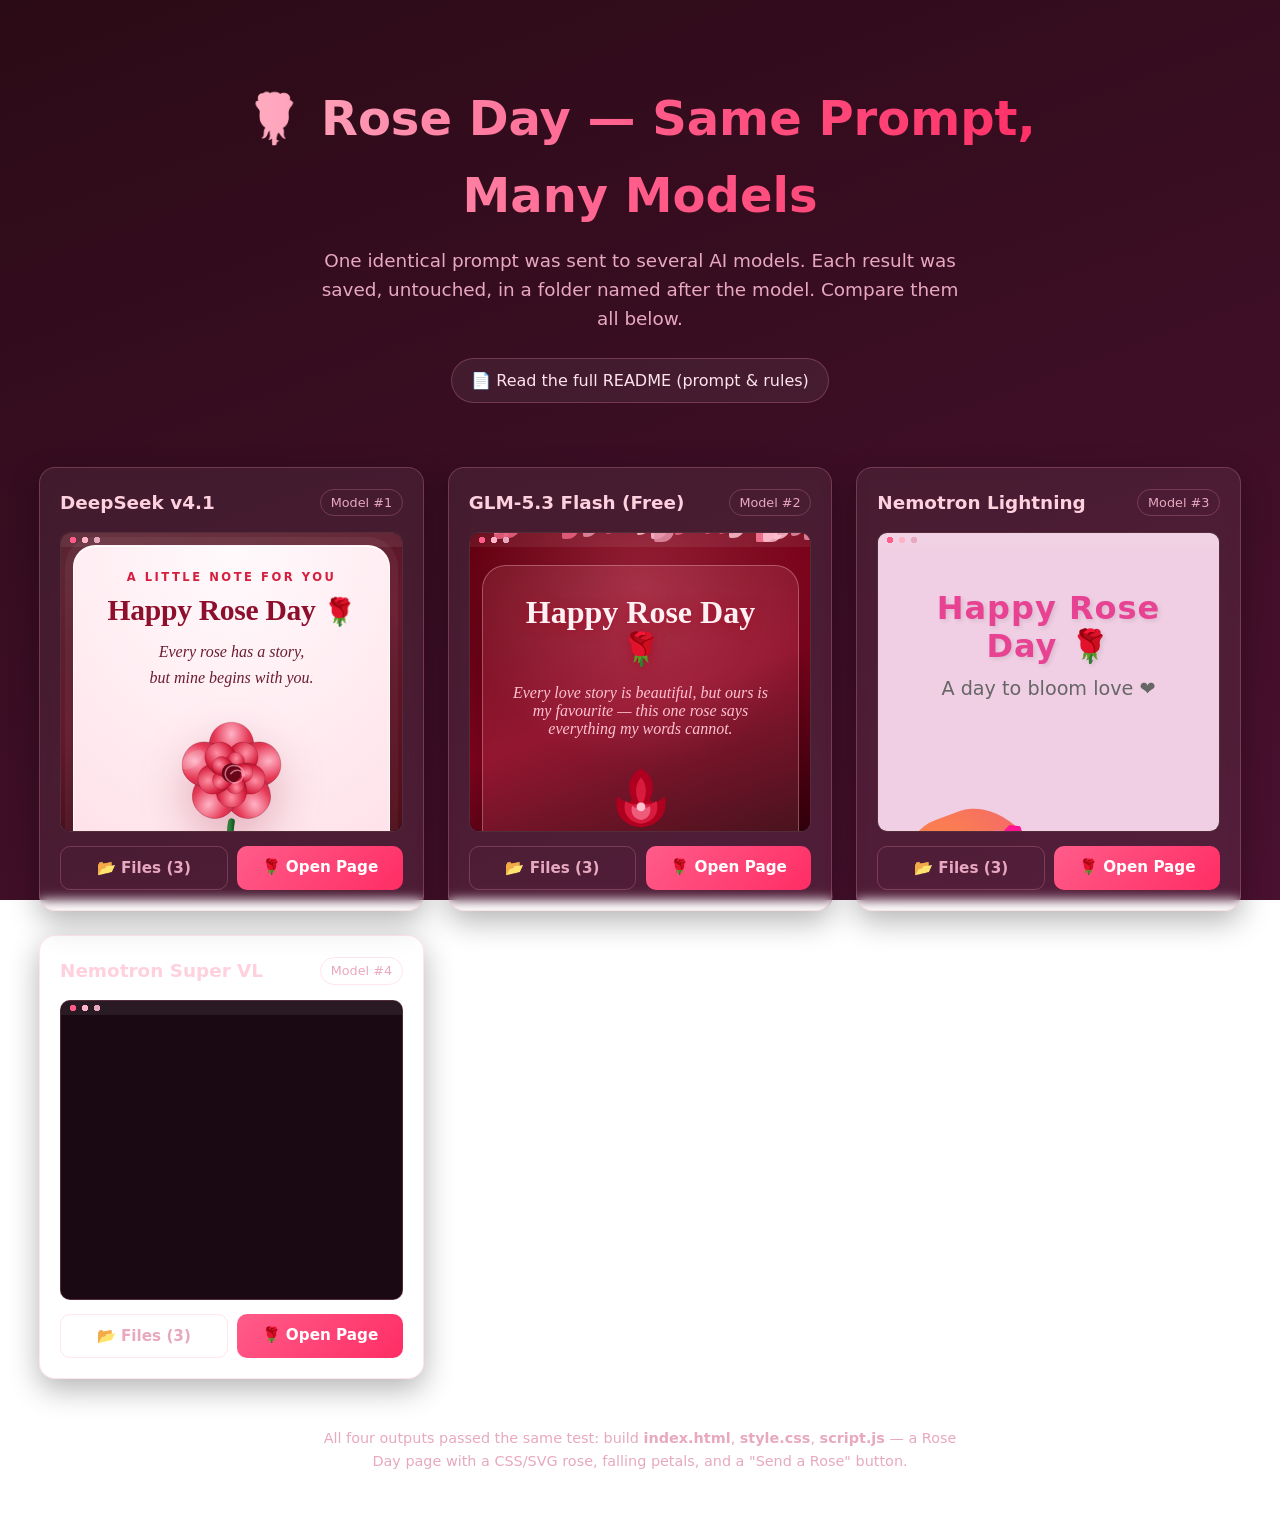
==== index.html @ 7d610354 "feat: add gallery page with live previews of each model Card grid built from a MODELS list in js.js;" ====
<!DOCTYPE html>
<!-- ============================================================
     Rose Day — Same Prompt, Many Models
     A gallery page that links to every model's output folder.
     Pure HTML/CSS/JS. No build step: just open this file.
     ============================================================ -->
<html lang="en">
<head>
  <meta charset="UTF-8">
  <meta name="viewport" content="width=device-width, initial-scale=1.0">
  <title>🌹 Rose Day — Same Prompt, Many Models</title>

  <!-- Gallery styles -->
  <link rel="stylesheet" href="css.css">
  <!-- Gallery logic (cards are built from the MODELS list in js.js) -->
  <script src="js.js" defer></script>
</head>
<body>

  <!-- Falling petals layer (created by js.js) -->
  <div id="petals" aria-hidden="true"></div>

  <header class="hero">
    <h1>🌹 Rose Day — Same Prompt, Many Models</h1>
    <p>
      One identical prompt was sent to several AI models. Each result was saved,
      untouched, in a folder named after the model. Compare them all below.
    </p>
    <a class="readme-link" href="README.md">📄 Read the full README (prompt &amp; rules)</a>
  </header>

  <main>
    <!-- Cards are injected here by js.js -->
    <section id="gallery" class="gallery" aria-label="Model results"></section>

    <!-- Shown only if JavaScript is disabled -->
    <noscript>
      <p class="noscript-note">
        JavaScript is off, so the cards can't be built. Open a folder directly:
      </p>
      <ul class="noscript-list">
        <li><a href="./Deepseek v4.1/index.html">Deepseek v4.1/index.html</a></li>
        <li><a href="./GLM5.3 flash free/index.html">GLM5.3 flash free/index.html</a></li>
        <li><a href="./Nemotron Lightning/index.html">Nemotron Lightning/index.html</a></li>
        <li><a href="./Nemotron super vl/index.html">Nemotron super vl/index.html</a></li>
      </ul>
    </noscript>
  </main>

  <footer class="footer">
    <p>
      All four outputs passed the same test: build <strong>index.html</strong>,
      <strong>style.css</strong>, <strong>script.js</strong> — a Rose Day page with a
      CSS/SVG rose, falling petals, and a "Send a Rose" button.
    </p>
  </footer>

</body>
</html>
---- css.css ----
/* ============================================================
   css.css — styles for the Rose Day model-test gallery
   Palette: soft romantic reds/pinks on a dark wine background.
   System fonts only.
   ============================================================ */

/* ---------- Reset & tokens ---------- */
* {
  margin: 0;
  padding: 0;
  box-sizing: border-box;
}

:root {
  --bg-start: #2b0b16;         /* deep wine */
  --bg-end:   #4a1030;          /* warm plum */
  --card-bg:  rgba(255, 240, 245, 0.06);
  --card-border: rgba(255, 150, 180, 0.25);
  --text:     #ffe4ec;          /* soft pink-white */
  --text-dim: #e8a8bf;          /* muted rose */
  --accent:   #ff5c8a;          /* bright rose pink */
  --accent-2: #ff2d64;          /* deep rose red */
}

html {
  scroll-behavior: smooth;
}

body {
  font-family: system-ui, -apple-system, "Segoe UI", Roboto, "Helvetica Neue", Arial, sans-serif;
  color: var(--text);
  background: linear-gradient(160deg, var(--bg-start) 0%, var(--bg-end) 100%);
  background-attachment: fixed;   /* gradient stays put while scrolling */
  min-height: 100vh;
  overflow-x: hidden;             /* falling petals may drift sideways */
  line-height: 1.6;
}

/* ---------- Hero header ---------- */
.hero {
  text-align: center;
  padding: clamp(2.5rem, 7vw, 5rem) 1.5rem 2rem;
  max-width: 900px;
  margin: 0 auto;
}

.hero h1 {
  font-size: clamp(1.7rem, 5vw, 3rem);
  background: linear-gradient(90deg, #ffb3c6, var(--accent), var(--accent-2));
  -webkit-background-clip: text;
  background-clip: text;
  color: transparent;
  margin-bottom: 0.75rem;
}

.hero p {
  color: var(--text-dim);
  font-size: clamp(1rem, 2.5vw, 1.15rem);
  max-width: 640px;
  margin: 0 auto 1.5rem;
}

.readme-link {
  display: inline-block;
  color: var(--text);
  text-decoration: none;
  padding: 0.55rem 1.2rem;
  border-radius: 999px;
  border: 1px solid var(--card-border);
  background: var(--card-bg);
  transition: background 0.25s ease, border-color 0.25s ease, transform 0.25s ease;
}

.readme-link:hover {
  background: rgba(255, 92, 138, 0.18);
  border-color: var(--accent);
  transform: translateY(-2px);
}

/* ---------- Card grid ---------- */
.gallery {
  display: grid;
  grid-template-columns: repeat(auto-fit, minmax(320px, 1fr));
  gap: 1.5rem;
  max-width: 1250px;
  margin: 0 auto;
  padding: 2rem 1.5rem 3rem;
}

/* One model = one card */
.card {
  background: var(--card-bg);
  border: 1px solid var(--card-border);
  border-radius: 16px;
  padding: 1.25rem;
  backdrop-filter: blur(6px);
  box-shadow: 0 10px 30px rgba(0, 0, 0, 0.3);
  display: flex;
  flex-direction: column;
  gap: 0.9rem;
  transition: transform 0.25s ease, box-shadow 0.25s ease, border-color 0.25s ease;
  animation: card-in 0.6s ease both;
}

.card:hover {
  transform: translateY(-4px);
  border-color: var(--accent);
  box-shadow: 0 14px 36px rgba(255, 45, 100, 0.22);
}

/* Staggered entrance for the cards */
@keyframes card-in {
  from { opacity: 0; transform: translateY(18px); }
  to   { opacity: 1; transform: translateY(0); }
}

.card-header {
  display: flex;
  align-items: center;
  justify-content: space-between;
  gap: 0.5rem;
}

.card-header h2 {
  font-size: 1.15rem;
  color: #ffd0dd;
}

.model-index {
  font-size: 0.8rem;
  color: var(--text-dim);
  border: 1px solid var(--card-border);
  border-radius: 999px;
  padding: 0.15rem 0.6rem;
  white-space: nowrap;
}

/* Browser-style preview window */
.preview {
  position: relative;
  border-radius: 10px;
  overflow: hidden;
  border: 1px solid var(--card-border);
  background: #1a0912;
  /* Fixed height keeps the grid rows even */
  height: 300px;
}

.preview iframe {
  width: 100%;
  height: 100%;
  border: 0;
  display: block;
  background: #1a0912;
}

/* Small "browser chrome" dots on top of the preview */
.preview::before {
  content: "";
  position: absolute;
  top: 0; left: 0; right: 0;
  height: 14px;
  background: rgba(255, 255, 255, 0.07);
  z-index: 2;
  /* three dots drawn as box-shadows */
  background-image: radial-gradient(circle 3px at 12px 7px, #ff5c8a 98%, transparent),
                    radial-gradient(circle 3px at 24px 7px, #ffb3c6 98%, transparent),
                    radial-gradient(circle 3px at 36px 7px, #e8a8bf 98%, transparent);
  pointer-events: none;
}

/* Overlay hint shown while the iframe loads */
.preview .loading {
  position: absolute;
  inset: 0;
  display: flex;
  align-items: center;
  justify-content: center;
  color: var(--text-dim);
  font-size: 0.9rem;
  z-index: 1;
  transition: opacity 0.3s ease;
}

.preview.loaded .loading {
  opacity: 0;
  pointer-events: none;
}

/* Card footer: folder link + open button */
.card-actions {
  display: flex;
  gap: 0.6rem;
  flex-wrap: wrap;
  margin-top: auto; /* keep buttons aligned at the bottom of the card */
}

.btn {
  flex: 1;
  text-align: center;
  text-decoration: none;
  font-weight: 600;
  font-size: 0.95rem;
  padding: 0.55rem 1rem;
  border-radius: 10px;
  transition: background 0.25s ease, transform 0.15s ease;
  cursor: pointer;
}

.btn-outline {
  color: var(--text-dim);
  border: 1px solid var(--card-border);
}

.btn-outline:hover {
  border-color: var(--accent);
  color: var(--text);
}

.btn-fill {
  color: #fff;
  background: linear-gradient(135deg, var(--accent), var(--accent-2));
}

.btn-fill:hover {
  transform: translateY(-2px);
  filter: brightness(1.08);
}

/* ---------- Footer ---------- */
.footer {
  text-align: center;
  color: var(--text-dim);
  font-size: 0.9rem;
  padding: 0 1.5rem 2.5rem;
  max-width: 700px;
  margin: 0 auto;
}

/* ---------- No-JS fallback ---------- */
.noscript-note {
  text-align: center;
  color: var(--text-dim);
  padding: 0 1.5rem;
}

.noscript-list {
  list-style: none;
  text-align: center;
  padding-bottom: 1rem;
}

.noscript-list a {
  color: var(--accent);
}

/* ---------- Falling petals (page level) ---------- */
#petals {
  position: fixed;
  inset: 0;
  pointer-events: none;   /* never block clicks */
  overflow: hidden;
  z-index: 0;             /* behind hero/cards but above body gradient */
}

.petal {
  position: absolute;
  top: -4vh;
  border-radius: 60% 60% 60% 0;   /* asymmetric shape = petal look */
  opacity: 0.8;
  animation-name: fall;
  animation-timing-function: linear;
  animation-iteration-count: 1;
  will-change: transform;
}

@keyframes fall {
  /* Drift down with a sideways sway, then rotate away */
  0%   { transform: translate(0, 0) rotate(0deg) scale(1); }
  25%  { transform: translate(15px, 24vh) rotate(90deg) scale(1); }
  50%  { transform: translate(-15px, 50vh) rotate(180deg) scale(1); }
  75%  { transform: translate(15px, 75vh) rotate(270deg) scale(1); }
  100% { transform: translate(-10px, 108vh) rotate(360deg) scale(1); }
}

/* ---------- Responsive tweaks ---------- */
@media (max-width: 480px) {
  .gallery {
    grid-template-columns: 1fr;   /* single column on phones */
    gap: 1.1rem;
  }

  .preview {
    height: 240px;
  }

  .card {
    padding: 1rem;
  }
}

/* Respect users who prefer less motion */
@media (prefers-reduced-motion: reduce) {
  .card, .card:hover { animation: none; transition: none; }
  .petal { animation-duration: 0.001s; opacity: 0; } /* petals effectively off */
}
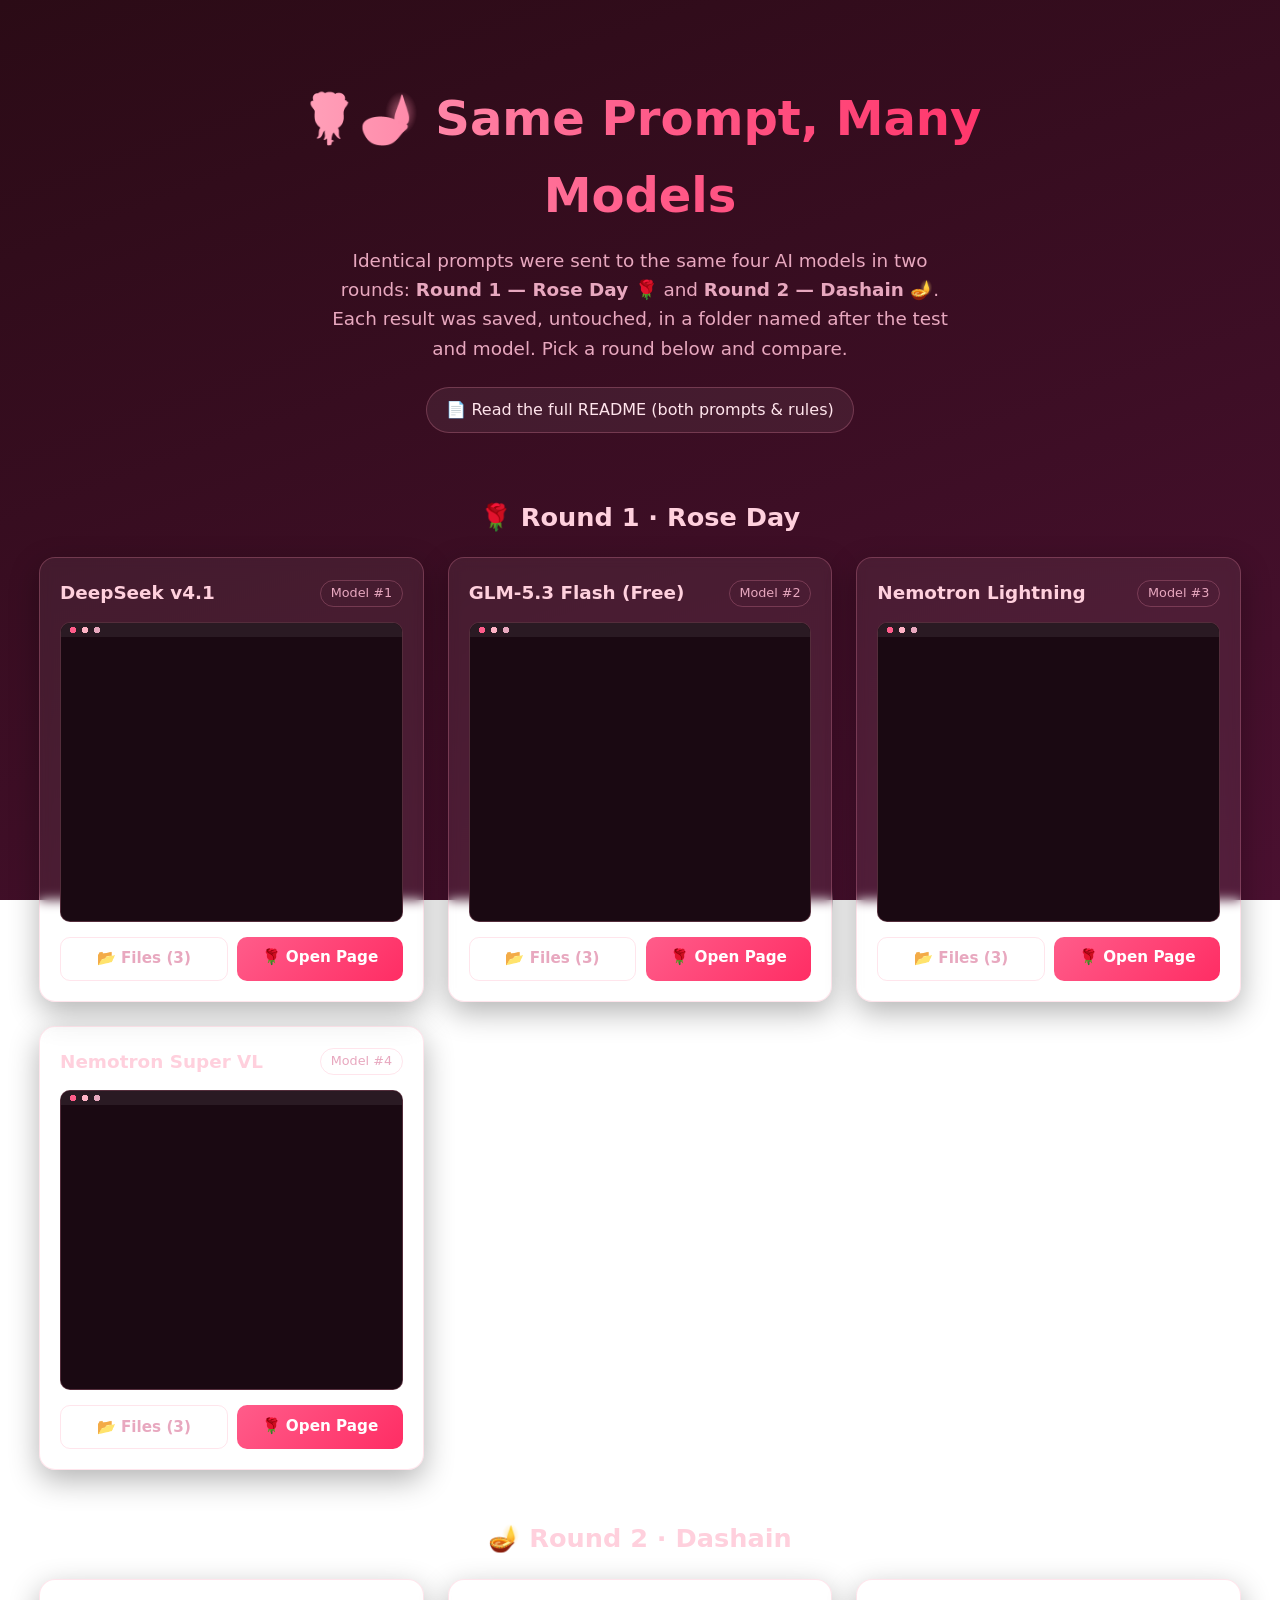
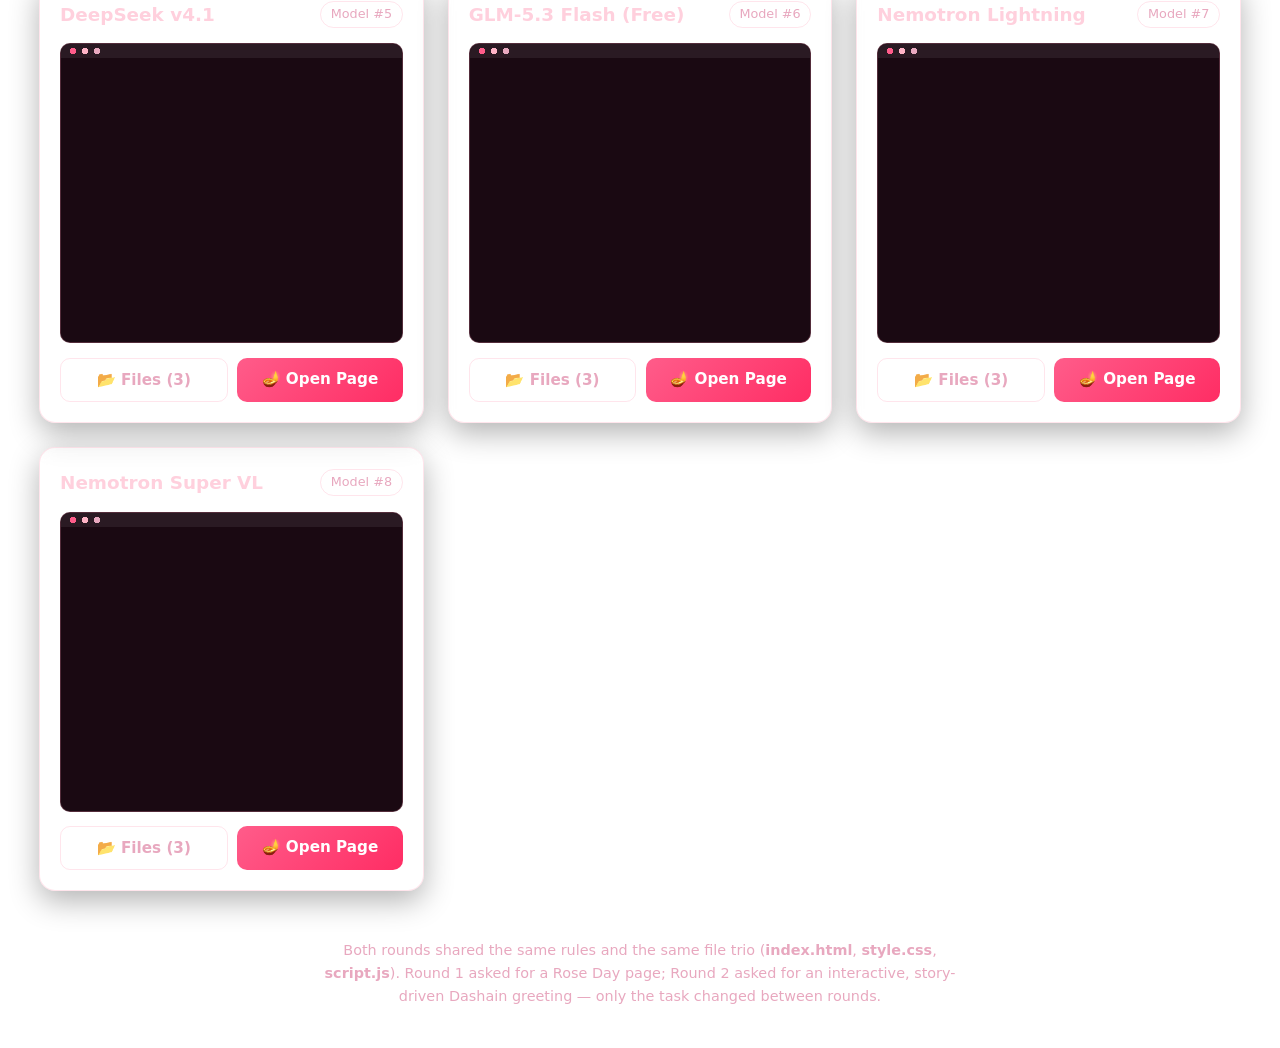
==== commit eded112b: "feat: group gallery by test round; add Dashain round to README Cards render under a heading per roun" ====
--- a/index.html
+++ b/index.html
@@ -1,6 +1,6 @@
 <!DOCTYPE html>
 <!-- ============================================================
-     Rose Day — Same Prompt, Many Models
+     Same Prompt, Many Models — two rounds (Rose Day, Dashain)
      A gallery page that links to every model's output folder.
      Pure HTML/CSS/JS. No build step: just open this file.
      ============================================================ -->
@@ -8,7 +8,7 @@
 <head>
   <meta charset="UTF-8">
   <meta name="viewport" content="width=device-width, initial-scale=1.0">
-  <title>🌹 Rose Day — Same Prompt, Many Models</title>
+  <title>🌹🪔 Same Prompt, Many Models</title>
 
   <!-- Gallery styles -->
   <link rel="stylesheet" href="css.css">
@@ -21,17 +21,19 @@
   <div id="petals" aria-hidden="true"></div>
 
   <header class="hero">
-    <h1>🌹 Rose Day — Same Prompt, Many Models</h1>
+    <h1>🌹🪔 Same Prompt, Many Models</h1>
     <p>
-      One identical prompt was sent to several AI models. Each result was saved,
-      untouched, in a folder named after the model. Compare them all below.
+      Identical prompts were sent to the same four AI models in two rounds:
+      <strong>Round 1 — Rose Day 🌹</strong> and <strong>Round 2 — Dashain 🪔</strong>.
+      Each result was saved, untouched, in a folder named after the test and model.
+      Pick a round below and compare.
     </p>
-    <a class="readme-link" href="README.md">📄 Read the full README (prompt &amp; rules)</a>
+    <a class="readme-link" href="README.md">📄 Read the full README (both prompts &amp; rules)</a>
   </header>
 
   <main>
-    <!-- Cards are injected here by js.js -->
-    <section id="gallery" class="gallery" aria-label="Model results"></section>
+    <!-- Cards (grouped per round) are injected here by js.js -->
+    <section id="gallery" aria-label="Model results"></section>
 
     <!-- Shown only if JavaScript is disabled -->
     <noscript>
@@ -43,15 +45,20 @@
         <li><a href="./GLM5.3 flash free/index.html">GLM5.3 flash free/index.html</a></li>
         <li><a href="./Nemotron Lightning/index.html">Nemotron Lightning/index.html</a></li>
         <li><a href="./Nemotron super vl/index.html">Nemotron super vl/index.html</a></li>
+        <li><a href="./Dashain Deepseek v4.1/index.html">Dashain Deepseek v4.1/index.html</a></li>
+        <li><a href="./Dashain GLM5.3 flash free/index.html">Dashain GLM5.3 flash free/index.html</a></li>
+        <li><a href="./Dashain Nemotron Lightning/index.html">Dashain Nemotron Lightning/index.html</a></li>
+        <li><a href="./Dashain Nemotron super vl/index.html">Dashain Nemotron super vl/index.html</a></li>
       </ul>
     </noscript>
   </main>
 
   <footer class="footer">
     <p>
-      All four outputs passed the same test: build <strong>index.html</strong>,
-      <strong>style.css</strong>, <strong>script.js</strong> — a Rose Day page with a
-      CSS/SVG rose, falling petals, and a "Send a Rose" button.
+      Both rounds shared the same rules and the same file trio
+      (<strong>index.html</strong>, <strong>style.css</strong>, <strong>script.js</strong>).
+      Round 1 asked for a Rose Day page; Round 2 asked for an interactive,
+      story-driven Dashain greeting — only the task changed between rounds.
     </p>
   </footer>
 
--- a/css.css
+++ b/css.css
@@ -77,14 +77,28 @@
   transform: translateY(-2px);
 }
 
-/* ---------- Card grid ---------- */
-.gallery {
+/* ---------- Gallery: one section per round ---------- */
+#gallery {
+  max-width: 1250px;
+  margin: 0 auto;
+  padding: 2rem 1.5rem 3rem;
+}
+
+.round-group + .round-group {
+  margin-top: 3rem;
+}
+
+.round-title {
+  text-align: center;
+  font-size: clamp(1.25rem, 3vw, 1.6rem);
+  color: #ffd0dd;
+  margin-bottom: 1.25rem;
+}
+
+.grid {
   display: grid;
   grid-template-columns: repeat(auto-fit, minmax(320px, 1fr));
   gap: 1.5rem;
-  max-width: 1250px;
-  margin: 0 auto;
-  padding: 2rem 1.5rem 3rem;
 }
 
 /* One model = one card */
@@ -285,7 +299,7 @@
 
 /* ---------- Responsive tweaks ---------- */
 @media (max-width: 480px) {
-  .gallery {
+  .grid {
     grid-template-columns: 1fr;   /* single column on phones */
     gap: 1.1rem;
   }
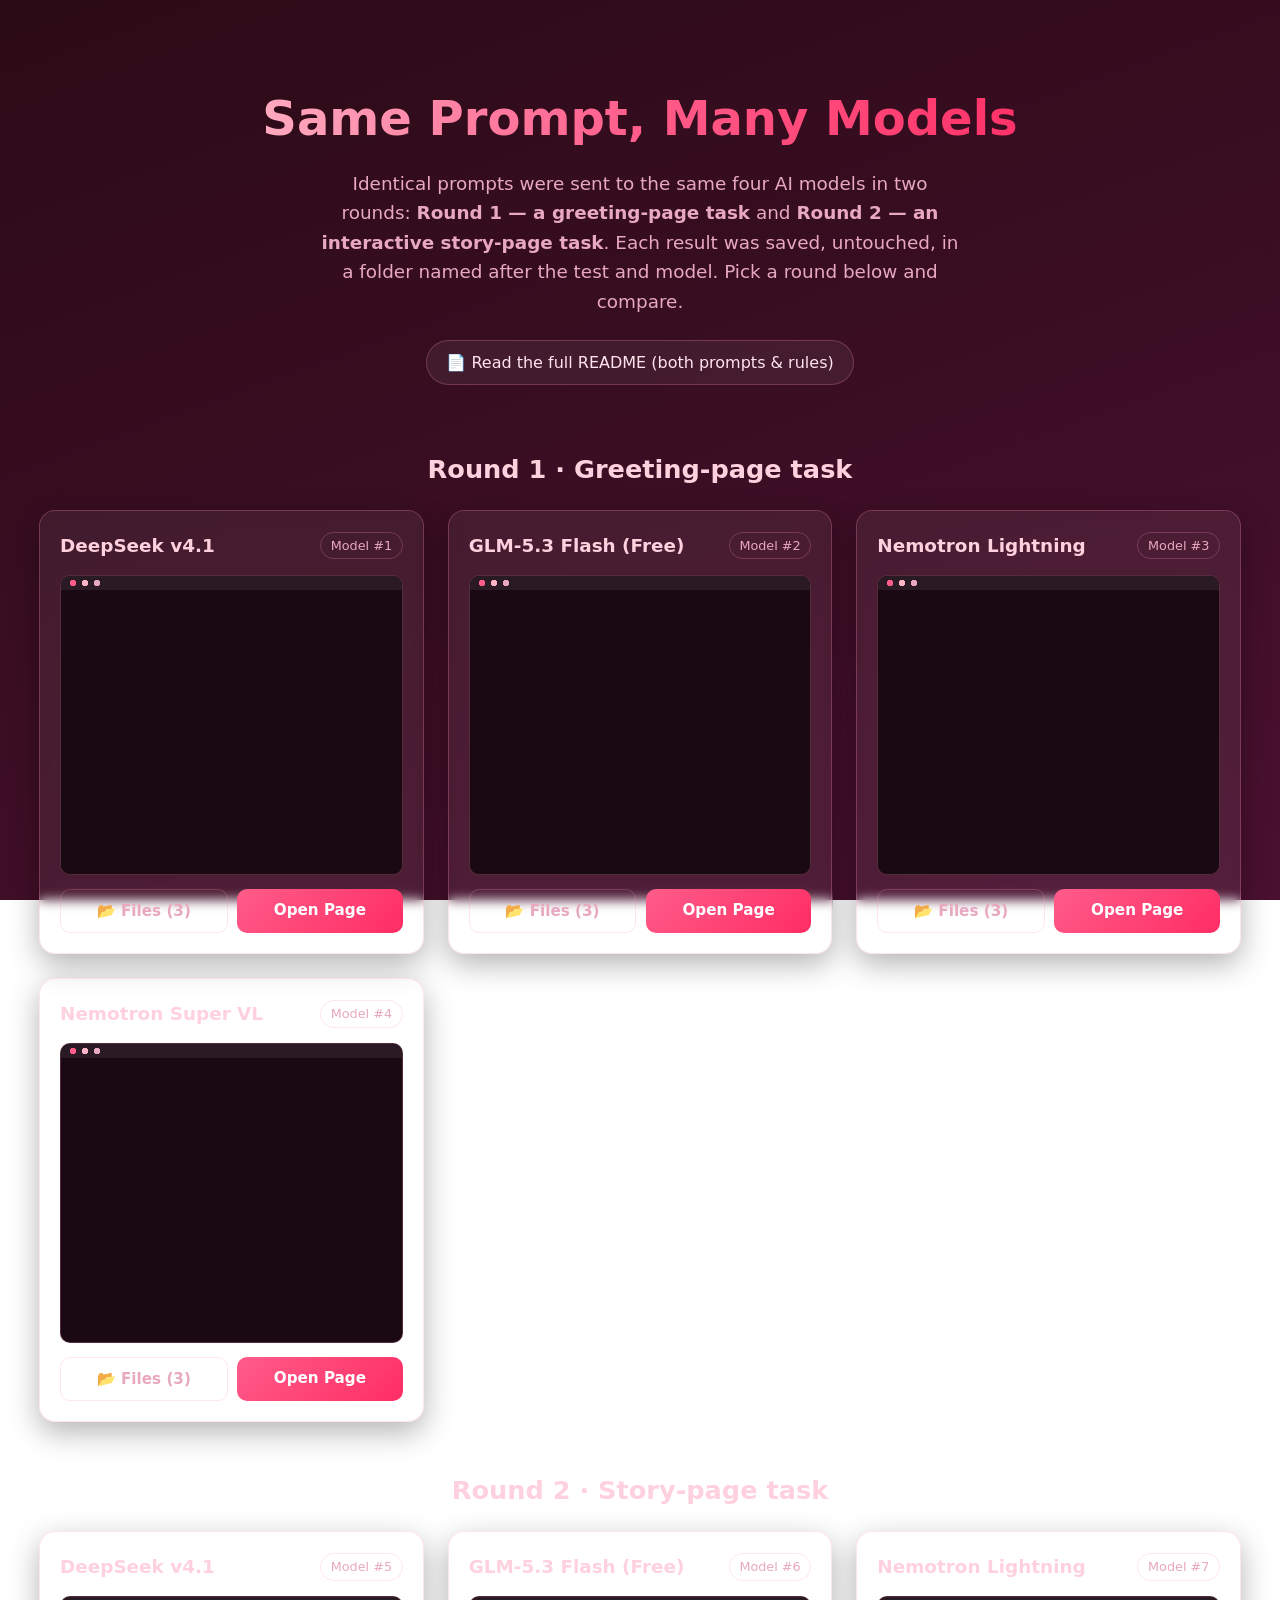
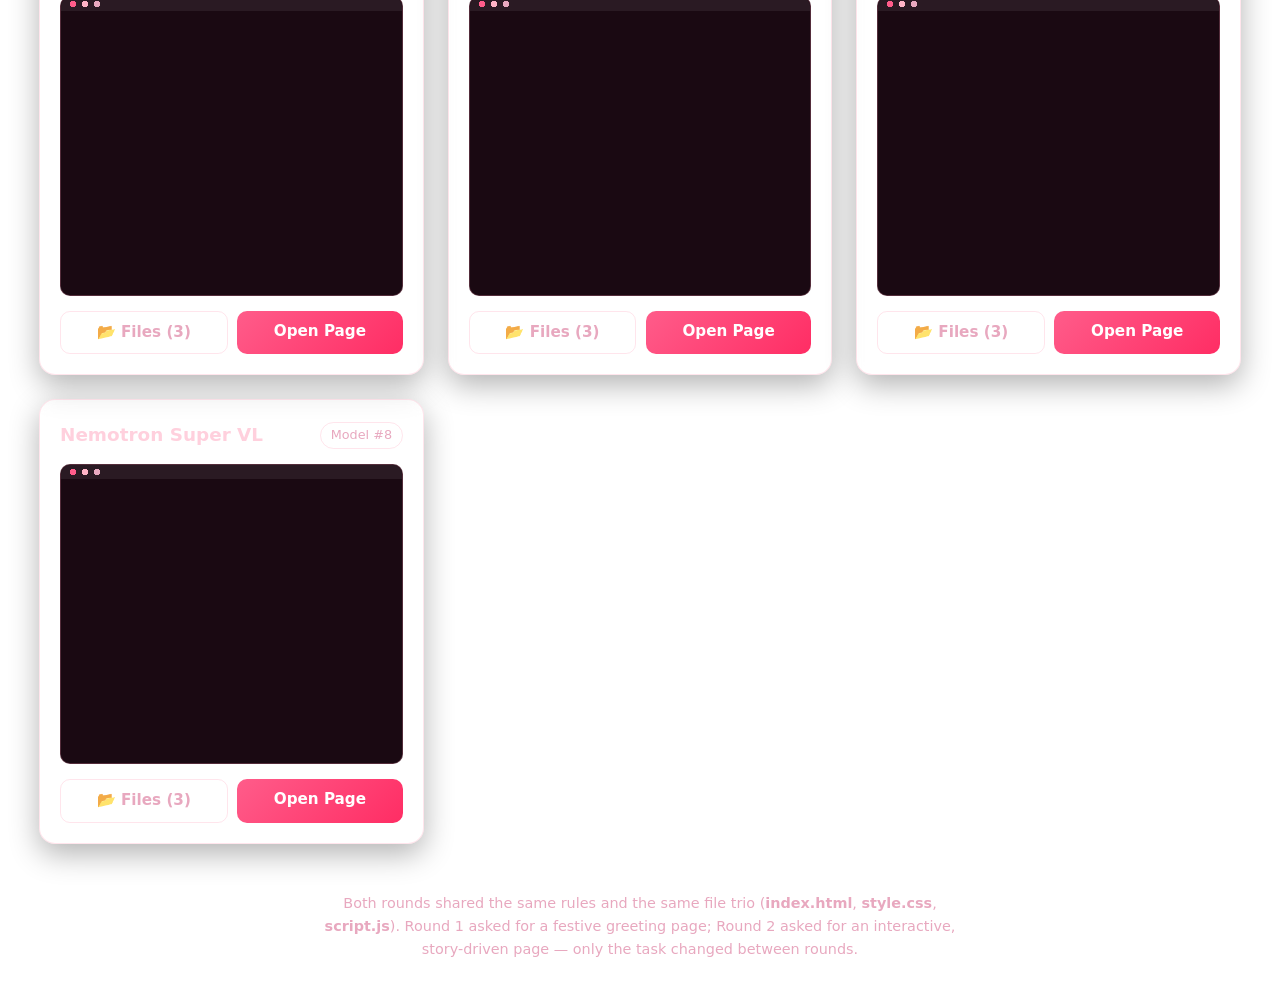
==== commit d6e204a6: "docs: neutralize gallery round labels, links, and meta The repo and README are already neutral; the " ====
--- a/index.html
+++ b/index.html
@@ -1,6 +1,6 @@
 <!DOCTYPE html>
 <!-- ============================================================
-     Same Prompt, Many Models — two rounds (Rose Day, Dashain)
+     Same Prompt, Many Models — two rounds (a greeting task, a story task)
      A gallery page that links to every model's output folder.
      Pure HTML/CSS/JS. No build step: just open this file.
      ============================================================ -->
@@ -8,7 +8,13 @@
 <head>
   <meta charset="UTF-8">
   <meta name="viewport" content="width=device-width, initial-scale=1.0">
-  <title>🌹🪔 Same Prompt, Many Models</title>
+  <title>Same Prompt, Many Models — Multi-Model Prompt Experiment</title>
+  <meta name="description" content="One identical prompt sent to the same four AI models in two rounds — raw, unmodified HTML/CSS/JS outputs compared side by side.">
+  <link rel="canonical" href="https://yourzara.github.io/Same-Prompt-Experiment/">
+  <meta property="og:type" content="website">
+  <meta property="og:title" content="Same Prompt, Many Models — Multi-Model Prompt Experiment">
+  <meta property="og:description" content="One identical prompt sent to the same four AI models in two rounds — raw, unmodified HTML/CSS/JS outputs compared side by side.">
+  <meta property="og:url" content="https://yourzara.github.io/Same-Prompt-Experiment/">
 
   <!-- Gallery styles -->
   <link rel="stylesheet" href="css.css">
@@ -21,14 +27,14 @@
   <div id="petals" aria-hidden="true"></div>
 
   <header class="hero">
-    <h1>🌹🪔 Same Prompt, Many Models</h1>
+    <h1>Same Prompt, Many Models</h1>
     <p>
       Identical prompts were sent to the same four AI models in two rounds:
-      <strong>Round 1 — Rose Day 🌹</strong> and <strong>Round 2 — Dashain 🪔</strong>.
+      <strong>Round 1 — a greeting-page task</strong> and <strong>Round 2 — an interactive story-page task</strong>.
       Each result was saved, untouched, in a folder named after the test and model.
       Pick a round below and compare.
     </p>
-    <a class="readme-link" href="README.md">📄 Read the full README (both prompts &amp; rules)</a>
+    <a class="readme-link" href="https://github.com/YourZara/Same-Prompt-Experiment#readme">📄 Read the full README (both prompts &amp; rules)</a>
   </header>
 
   <main>
@@ -57,8 +63,8 @@
     <p>
       Both rounds shared the same rules and the same file trio
       (<strong>index.html</strong>, <strong>style.css</strong>, <strong>script.js</strong>).
-      Round 1 asked for a Rose Day page; Round 2 asked for an interactive,
-      story-driven Dashain greeting — only the task changed between rounds.
+      Round 1 asked for a festive greeting page; Round 2 asked for an interactive,
+      story-driven page — only the task changed between rounds.
     </p>
   </footer>
 
--- a/css.css
+++ b/css.css
@@ -1,5 +1,5 @@
 /* ============================================================
-   css.css — styles for the Rose Day model-test gallery
+   css.css — styles for the model-test gallery
    Palette: soft romantic reds/pinks on a dark wine background.
    System fonts only.
    ============================================================ */
